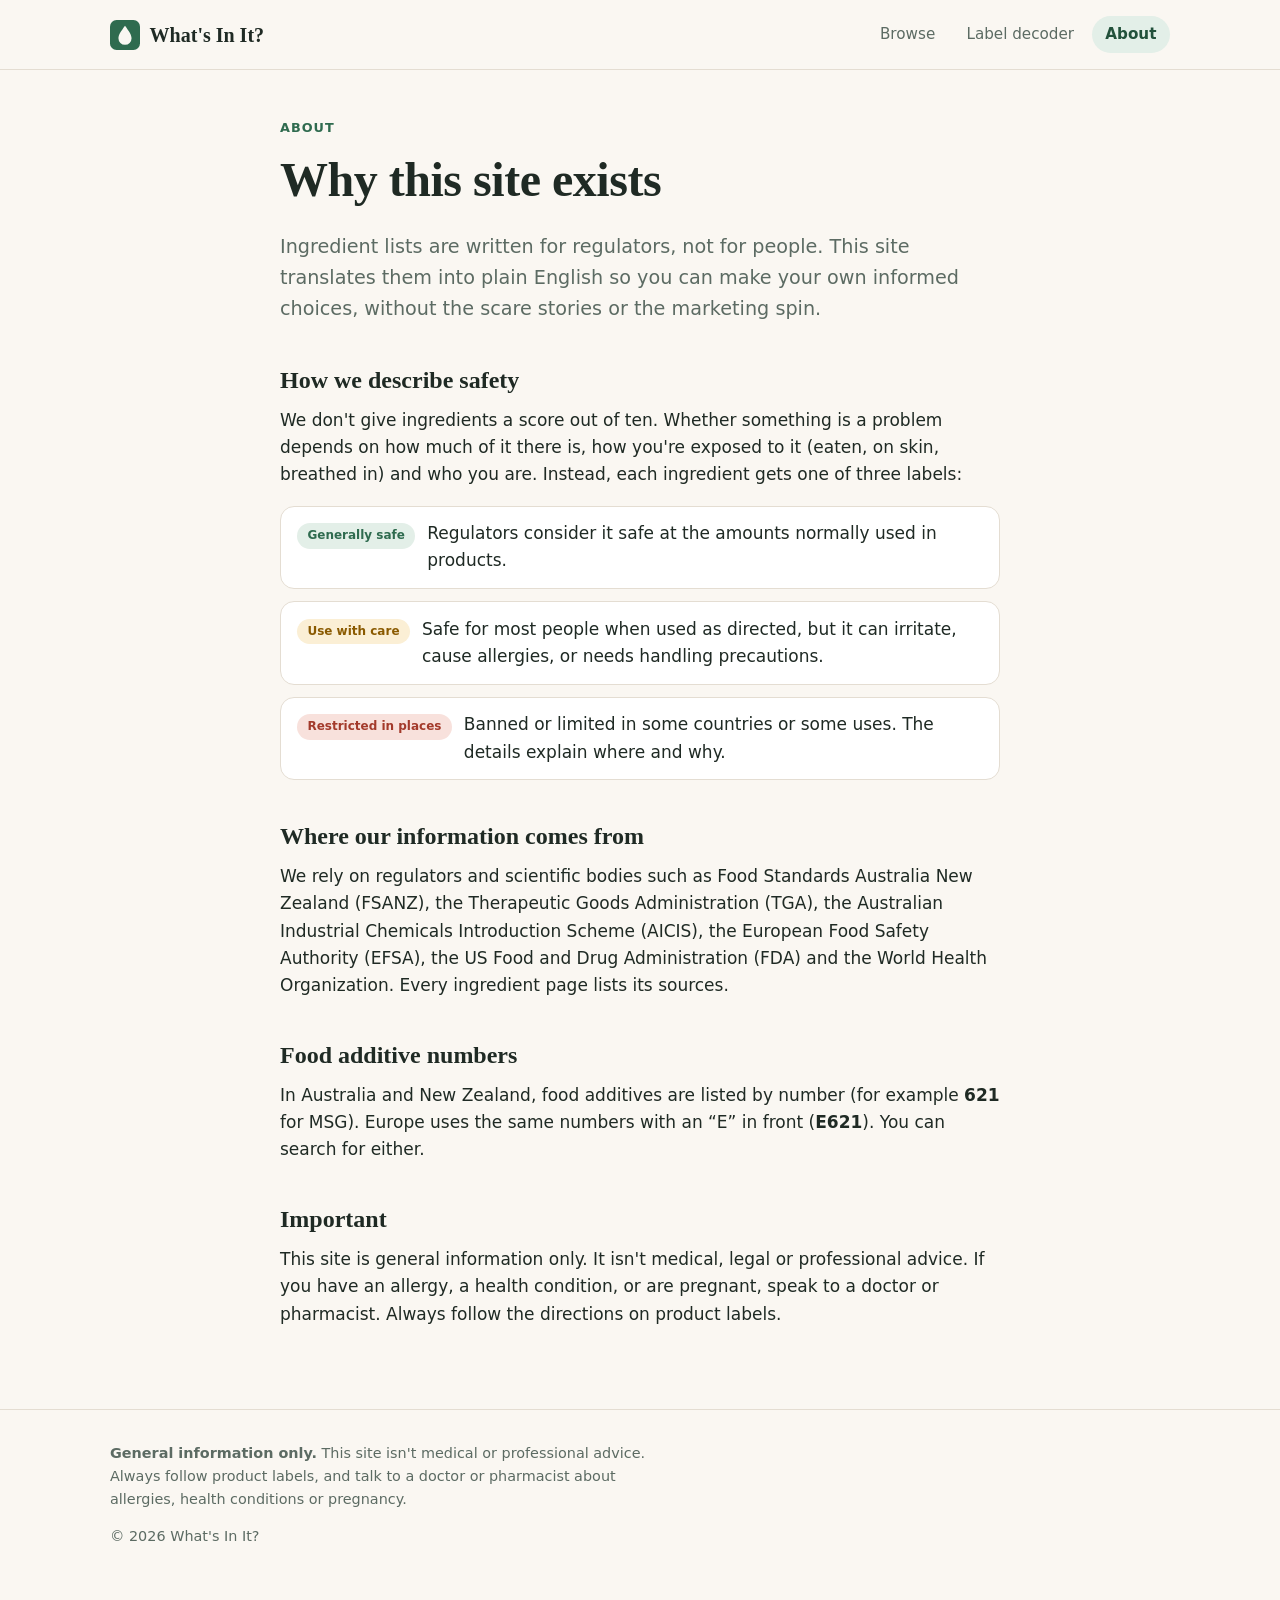
==== about.html @ 8f1bd235 "Add website files" ====
<!DOCTYPE html>
<html lang="en">
<head>
  <meta charset="UTF-8">
  <meta name="viewport" content="width=device-width, initial-scale=1.0">
  <title>About · What's In It?</title>
  <link rel="icon" href="assets/images/favicon.svg" type="image/svg+xml">
  <link rel="stylesheet" href="assets/css/base.css">
  <link rel="stylesheet" href="assets/css/layout.css">
  <link rel="stylesheet" href="assets/css/components.css">
</head>
<body data-page="about">
  <div id="site-header"></div>

  <main class="container container--narrow prose">
    <p class="eyebrow">About</p>
    <h1>Why this site exists</h1>
    <p class="lead">
      Ingredient lists are written for regulators, not for people. This site translates them
      into plain English so you can make your own informed choices, without the scare stories
      or the marketing spin.
    </p>

    <h2>How we describe safety</h2>
    <p>
      We don't give ingredients a score out of ten. Whether something is a problem depends on
      how much of it there is, how you're exposed to it (eaten, on skin, breathed in) and who
      you are. Instead, each ingredient gets one of three labels:
    </p>
    <div id="safety-legend" class="legend"></div>

    <h2>Where our information comes from</h2>
    <p>
      We rely on regulators and scientific bodies such as Food Standards Australia New Zealand
      (FSANZ), the Therapeutic Goods Administration (TGA), the Australian Industrial Chemicals
      Introduction Scheme (AICIS), the European Food Safety Authority (EFSA), the US Food and Drug
      Administration (FDA) and the World Health Organization. Every ingredient page lists its sources.
    </p>

    <h2>Food additive numbers</h2>
    <p>
      In Australia and New Zealand, food additives are listed by number (for example
      <strong>621</strong> for MSG). Europe uses the same numbers with an “E” in front
      (<strong>E621</strong>). You can search for either.
    </p>

    <h2>Important</h2>
    <p>
      This site is general information only. It isn't medical, legal or professional advice.
      If you have an allergy, a health condition, or are pregnant, speak to a doctor or
      pharmacist. Always follow the directions on product labels.
    </p>
  </main>

  <div id="site-footer"></div>

  <script src="assets/js/data/categories.js"></script>
  <script src="assets/js/data/safety-levels.js"></script>
  <script src="assets/js/data/ingredients.js"></script>
  <script src="assets/js/shared/helpers.js"></script>
  <script src="assets/js/shared/site-layout.js"></script>
  <script src="assets/js/pages/about.js"></script>
</body>
</html>
---- assets/css/base.css ----
/* ==========================================================================
   base.css — colours, fonts and default element styles.
   Change the variables below to re-theme the whole site.
   ========================================================================== */

:root {
  /* Colours */
  --colour-bg: #faf7f2;
  --colour-surface: #ffffff;
  --colour-ink: #1f2a24;
  --colour-muted: #5c6b63;
  --colour-line: #e4ddd2;
  --colour-accent: #2f6b4f;
  --colour-accent-dark: #22513b;
  --colour-accent-soft: #e3efe8;

  /* Safety label colours */
  --colour-safe: #2f6b4f;
  --colour-safe-soft: #e3efe8;
  --colour-care: #8a5a00;
  --colour-care-soft: #fbefd5;
  --colour-restricted: #a33a2b;
  --colour-restricted-soft: #f8e1dc;

  /* Type */
  --font-body: system-ui, -apple-system, "Segoe UI", Roboto, "Helvetica Neue", Arial, sans-serif;
  --font-heading: Georgia, "Times New Roman", serif;
  --font-mono: ui-monospace, "SFMono-Regular", Menlo, Consolas, monospace;

  /* Shape and spacing */
  --radius: 14px;
  --radius-small: 999px;
  --shadow: 0 1px 2px rgba(31, 42, 36, 0.06), 0 4px 16px rgba(31, 42, 36, 0.05);
  --max-width: 1100px;
  --max-width-narrow: 760px;
}

*,
*::before,
*::after {
  box-sizing: border-box;
}

body {
  margin: 0;
  background: var(--colour-bg);
  color: var(--colour-ink);
  font-family: var(--font-body);
  font-size: 1.0625rem;
  line-height: 1.6;
  -webkit-font-smoothing: antialiased;
}

h1, h2, h3 {
  font-family: var(--font-heading);
  font-weight: 600;
  line-height: 1.2;
  margin: 0 0 0.5em;
}

h1 { font-size: clamp(2rem, 4.5vw, 3rem); letter-spacing: -0.01em; }
h2 { font-size: 1.5rem; margin-top: 1.75em; }
h3 { font-size: 1.15rem; }

p { margin: 0 0 1em; }

a {
  color: var(--colour-accent);
  text-underline-offset: 3px;
}

a:hover { color: var(--colour-accent-dark); }

:focus-visible {
  outline: 3px solid var(--colour-accent);
  outline-offset: 2px;
}

/* Hides text visually but keeps it for screen readers */
.visually-hidden {
  position: absolute;
  width: 1px;
  height: 1px;
  overflow: hidden;
  clip: rect(0 0 0 0);
  white-space: nowrap;
}
---- assets/css/layout.css ----
/* ==========================================================================
   layout.css — page structure: header, footer, containers, page sections.
   ========================================================================== */

.container {
  max-width: var(--max-width);
  margin: 0 auto;
  padding: 0 1.25rem 4rem;
}

.container--narrow {
  max-width: var(--max-width-narrow);
}

/* ---------- Header ---------- */

.site-header {
  border-bottom: 1px solid var(--colour-line);
  background: var(--colour-bg);
}

.site-header__inner {
  max-width: var(--max-width);
  margin: 0 auto;
  padding: 1rem 1.25rem;
  display: flex;
  align-items: center;
  justify-content: space-between;
  gap: 1rem;
  flex-wrap: wrap;
}

.site-logo {
  display: flex;
  align-items: center;
  gap: 0.6rem;
  font-family: var(--font-heading);
  font-size: 1.25rem;
  font-weight: 600;
  color: var(--colour-ink);
  text-decoration: none;
}

.site-logo img { width: 30px; height: 30px; }

.site-nav {
  display: flex;
  gap: 0.25rem;
  flex-wrap: wrap;
}

.site-nav a {
  padding: 0.4rem 0.85rem;
  border-radius: var(--radius-small);
  color: var(--colour-muted);
  text-decoration: none;
  font-size: 0.95rem;
}

.site-nav a:hover { color: var(--colour-ink); background: var(--colour-accent-soft); }

.site-nav a[aria-current="page"] {
  color: var(--colour-accent-dark);
  background: var(--colour-accent-soft);
  font-weight: 600;
}

/* ---------- Footer ---------- */

.site-footer {
  border-top: 1px solid var(--colour-line);
  color: var(--colour-muted);
  font-size: 0.9rem;
}

.site-footer__inner {
  max-width: var(--max-width);
  margin: 0 auto;
  padding: 2rem 1.25rem 3rem;
}

.site-footer p { max-width: 60ch; }

/* ---------- Page sections ---------- */

.hero {
  padding: 3.5rem 0 2rem;
  max-width: 760px;
}

.page-intro { padding: 3rem 0 1.5rem; }

.eyebrow {
  margin: 0 0 0.75rem;
  color: var(--colour-accent);
  font-size: 0.8rem;
  font-weight: 700;
  letter-spacing: 0.08em;
  text-transform: uppercase;
}

.lead {
  font-size: 1.2rem;
  color: var(--colour-muted);
  max-width: 62ch;
}

.prose { padding-top: 3rem; }
.prose p { max-width: 68ch; }

/* Ingredient page: main column + sidebar */
.detail-layout {
  display: grid;
  grid-template-columns: minmax(0, 1fr) 300px;
  gap: 2.5rem;
  align-items: start;
}

@media (max-width: 860px) {
  .detail-layout { grid-template-columns: 1fr; }
}
---- assets/css/components.css ----
/* ==========================================================================
   components.css — reusable pieces: search, chips, cards, badges, buttons.
   ========================================================================== */

/* ---------- Search box ---------- */

.search input {
  width: 100%;
  margin-top: 1rem;
  padding: 1rem 1.25rem;
  font: inherit;
  font-size: 1.1rem;
  border: 2px solid var(--colour-line);
  border-radius: var(--radius);
  background: var(--colour-surface);
  box-shadow: var(--shadow);
}

.search input:focus {
  outline: none;
  border-color: var(--colour-accent);
}

/* ---------- Category chips ---------- */

.chips {
  display: flex;
  flex-wrap: wrap;
  gap: 0.5rem;
  margin: 0.5rem 0 1rem;
}

.chip {
  padding: 0.45rem 0.95rem;
  font: inherit;
  font-size: 0.95rem;
  color: var(--colour-ink);
  background: var(--colour-surface);
  border: 1px solid var(--colour-line);
  border-radius: var(--radius-small);
  cursor: pointer;
}

.chip:hover { border-color: var(--colour-accent); }

.chip[aria-pressed="true"] {
  color: #fff;
  background: var(--colour-accent);
  border-color: var(--colour-accent);
}

.results-count {
  color: var(--colour-muted);
  font-size: 0.9rem;
}

/* ---------- Ingredient cards ---------- */

.card-grid {
  display: grid;
  grid-template-columns: repeat(auto-fill, minmax(280px, 1fr));
  gap: 1rem;
}

.card {
  display: flex;
  flex-direction: column;
  gap: 0.5rem;
  padding: 1.25rem;
  color: inherit;
  text-decoration: none;
  background: var(--colour-surface);
  border: 1px solid var(--colour-line);
  border-radius: var(--radius);
  box-shadow: var(--shadow);
  transition: transform 0.15s ease, border-color 0.15s ease;
}

.card:hover {
  color: inherit;
  transform: translateY(-2px);
  border-color: var(--colour-accent);
}

.card__top {
  display: flex;
  justify-content: space-between;
  align-items: flex-start;
  gap: 0.75rem;
}

.card__title { margin: 0; }

.card__aliases {
  margin: 0;
  color: var(--colour-muted);
  font-size: 0.85rem;
}

.card__summary {
  margin: 0;
  font-size: 0.97rem;
  flex-grow: 1;
}

.empty-state {
  grid-column: 1 / -1;
  padding: 2rem;
  text-align: center;
  color: var(--colour-muted);
  background: var(--colour-surface);
  border: 1px dashed var(--colour-line);
  border-radius: var(--radius);
}

/* ---------- Tags and badges ---------- */

.tag-list {
  display: flex;
  flex-wrap: wrap;
  gap: 0.35rem;
  margin: 0;
  padding: 0;
  list-style: none;
}

.tag {
  padding: 0.15rem 0.6rem;
  font-size: 0.8rem;
  color: var(--colour-muted);
  background: var(--colour-bg);
  border: 1px solid var(--colour-line);
  border-radius: var(--radius-small);
  text-decoration: none;
}

a.tag:hover { border-color: var(--colour-accent); color: var(--colour-ink); }

.code {
  font-family: var(--font-mono);
  font-size: 0.85em;
  padding: 0.1rem 0.4rem;
  background: var(--colour-accent-soft);
  border-radius: 6px;
}

.badge {
  flex-shrink: 0;
  padding: 0.2rem 0.65rem;
  font-size: 0.75rem;
  font-weight: 700;
  white-space: nowrap;
  border-radius: var(--radius-small);
}

.badge--safe       { color: var(--colour-safe);       background: var(--colour-safe-soft); }
.badge--care       { color: var(--colour-care);       background: var(--colour-care-soft); }
.badge--restricted { color: var(--colour-restricted); background: var(--colour-restricted-soft); }

/* ---------- Ingredient page ---------- */

.back-link {
  display: inline-block;
  margin: 2rem 0 1rem;
  font-size: 0.95rem;
}

.detail-header { margin-bottom: 2rem; }

.detail-header__meta {
  display: flex;
  flex-wrap: wrap;
  align-items: center;
  gap: 0.75rem;
  margin: 0.75rem 0 1rem;
}

.detail-section h2 { margin-top: 0; }
.detail-section { margin-bottom: 2.25rem; }

.callout {
  padding: 1rem 1.25rem;
  border-left: 4px solid var(--colour-line);
  border-radius: 0 var(--radius) var(--radius) 0;
  background: var(--colour-surface);
}

.callout--safe       { border-color: var(--colour-safe); }
.callout--care       { border-color: var(--colour-care); }
.callout--restricted { border-color: var(--colour-restricted); }

.myth {
  margin-bottom: 0.75rem;
  padding: 1rem 1.25rem;
  background: var(--colour-surface);
  border: 1px solid var(--colour-line);
  border-radius: var(--radius);
}

.myth p { margin: 0; }
.myth__label { font-weight: 700; }
.myth__claim { margin-bottom: 0.4rem !important; }

.sidebar-box {
  padding: 1.25rem;
  margin-bottom: 1rem;
  background: var(--colour-surface);
  border: 1px solid var(--colour-line);
  border-radius: var(--radius);
}

.sidebar-box h3 {
  font-family: var(--font-body);
  font-size: 0.8rem;
  letter-spacing: 0.08em;
  text-transform: uppercase;
  color: var(--colour-muted);
}

.sidebar-box ul {
  margin: 0;
  padding-left: 1.1rem;
}

.sidebar-box p:last-child { margin: 0; }

/* ---------- Buttons and form fields ---------- */

.button {
  padding: 0.75rem 1.25rem;
  font: inherit;
  font-weight: 600;
  color: #fff;
  background: var(--colour-accent);
  border: 2px solid var(--colour-accent);
  border-radius: var(--radius-small);
  cursor: pointer;
}

.button:hover { background: var(--colour-accent-dark); border-color: var(--colour-accent-dark); }

.button--ghost {
  color: var(--colour-accent);
  background: transparent;
}

.button--ghost:hover { color: #fff; }

.field-label {
  display: block;
  margin-bottom: 0.4rem;
  font-weight: 600;
}

.decoder textarea {
  width: 100%;
  padding: 1rem;
  font: inherit;
  border: 2px solid var(--colour-line);
  border-radius: var(--radius);
  background: var(--colour-surface);
  resize: vertical;
}

.decoder textarea:focus { outline: none; border-color: var(--colour-accent); }

.decoder__actions {
  display: flex;
  flex-wrap: wrap;
  gap: 0.75rem;
  margin: 1rem 0 2rem;
}

/* ---------- Label decoder results ---------- */

.decoder-summary {
  padding: 1rem 1.25rem;
  margin-bottom: 1rem;
  background: var(--colour-accent-soft);
  border-radius: var(--radius);
}

.decoder-list {
  margin: 0;
  padding: 0;
  list-style: none;
}

.decoder-item {
  display: flex;
  justify-content: space-between;
  align-items: center;
  gap: 1rem;
  padding: 0.75rem 0;
  border-bottom: 1px solid var(--colour-line);
}

.decoder-item__name { font-weight: 600; }
.decoder-item__note { color: var(--colour-muted); font-size: 0.9rem; }
.decoder-item--unknown .decoder-item__name { font-weight: 400; color: var(--colour-muted); }

/* ---------- About page legend ---------- */

.legend {
  display: grid;
  gap: 0.75rem;
  margin-bottom: 1rem;
}

.legend__item {
  display: flex;
  align-items: baseline;
  gap: 0.75rem;
  padding: 0.85rem 1rem;
  background: var(--colour-surface);
  border: 1px solid var(--colour-line);
  border-radius: var(--radius);
}

.legend__item p { margin: 0; }
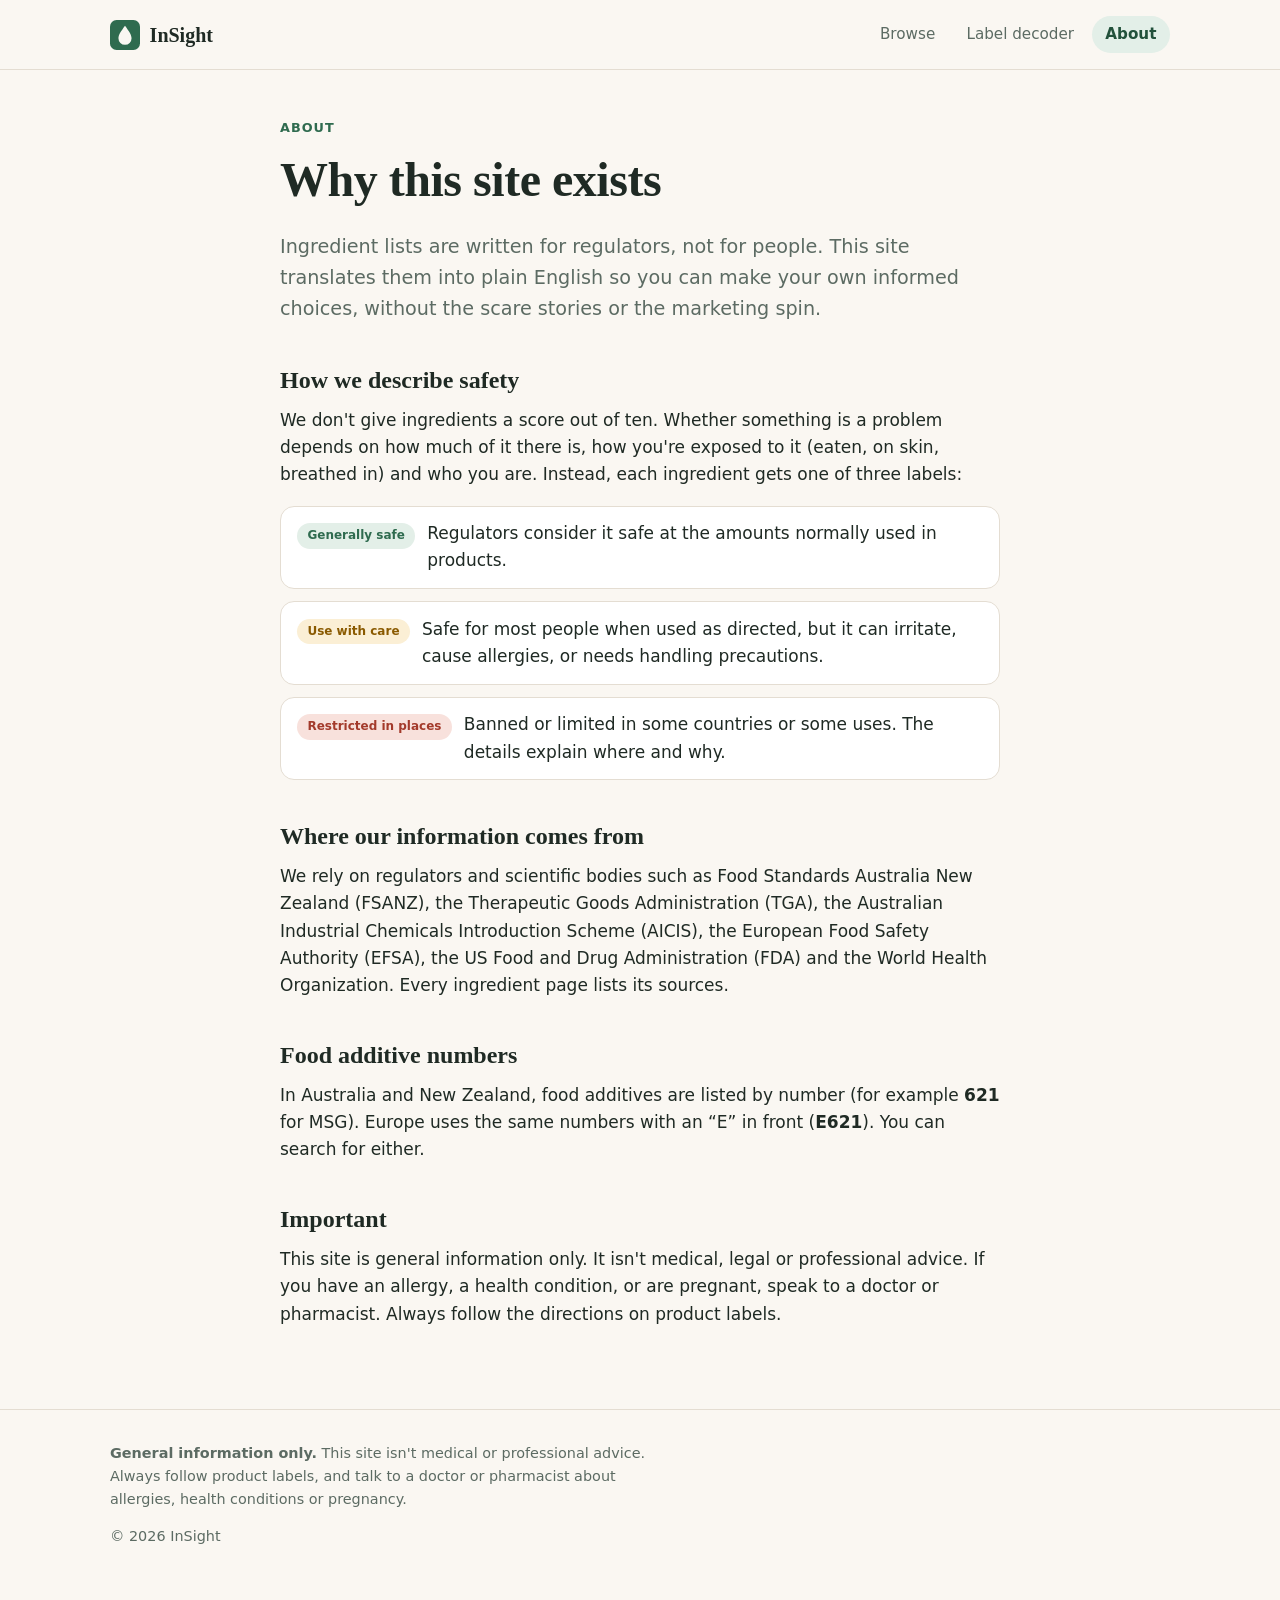
==== commit 1758c20e: "Rename site from What's In It? to InSight Co-Authored-By: Claude Opus 5.5 <noreply@anthropic.com> Cl" ====
--- a/about.html
+++ b/about.html
@@ -3,7 +3,7 @@
 <head>
   <meta charset="UTF-8">
   <meta name="viewport" content="width=device-width, initial-scale=1.0">
-  <title>About · What's In It?</title>
+  <title>About · InSight</title>
   <link rel="icon" href="assets/images/favicon.svg" type="image/svg+xml">
   <link rel="stylesheet" href="assets/css/base.css">
   <link rel="stylesheet" href="assets/css/layout.css">
--- a/assets/css/base.css
+++ b/assets/css/base.css
@@ -13,6 +13,7 @@
   --colour-accent: #2f6b4f;
   --colour-accent-dark: #22513b;
   --colour-accent-soft: #e3efe8;
+  --colour-section-heading: #2f6b4f;   /* "What is it?", "Why is it used?" etc. */
 
   /* Safety label colours */
   --colour-safe: #2f6b4f;
--- a/assets/css/components.css
+++ b/assets/css/components.css
@@ -175,7 +175,10 @@
   margin: 0.75rem 0 1rem;
 }
 
-.detail-section h2 { margin-top: 0; }
+.detail-section h2 {
+  margin-top: 0;
+  color: var(--colour-section-heading);
+}
 .detail-section { margin-bottom: 2.25rem; }
 
 .callout {
